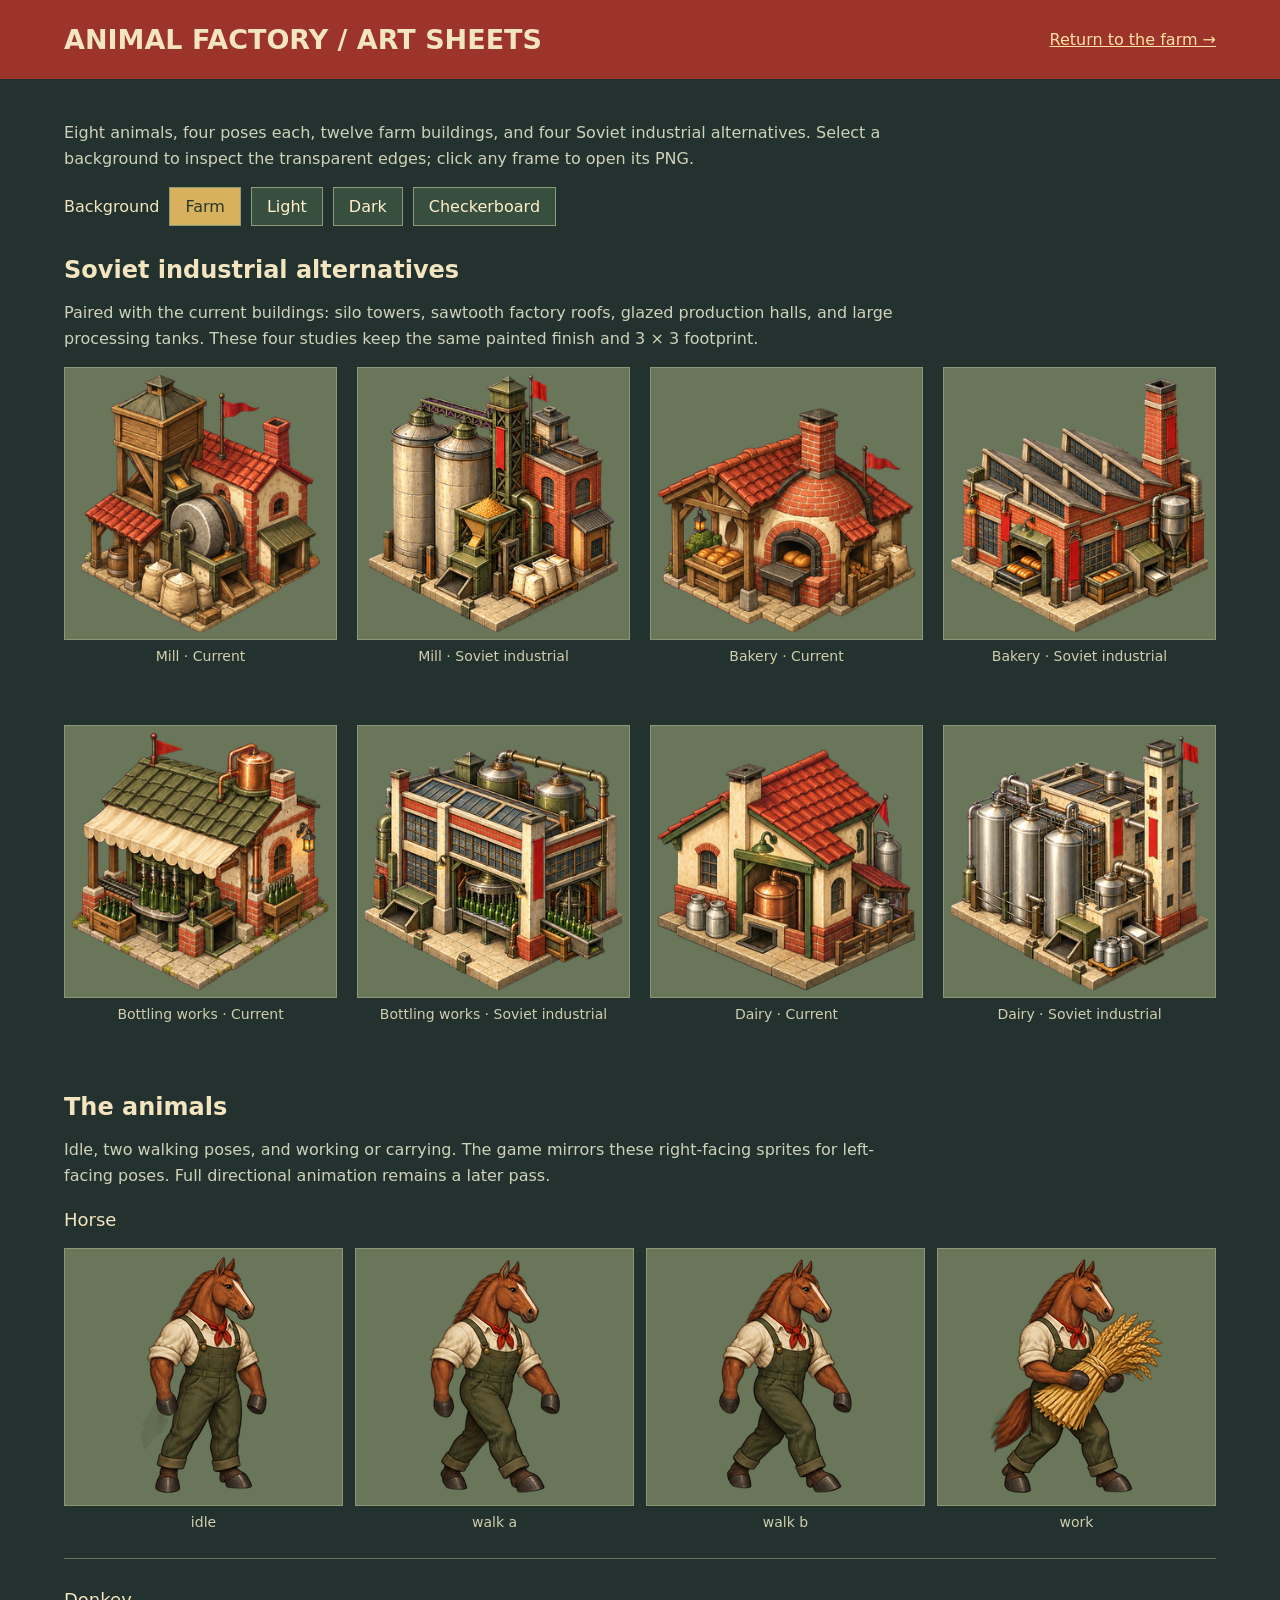
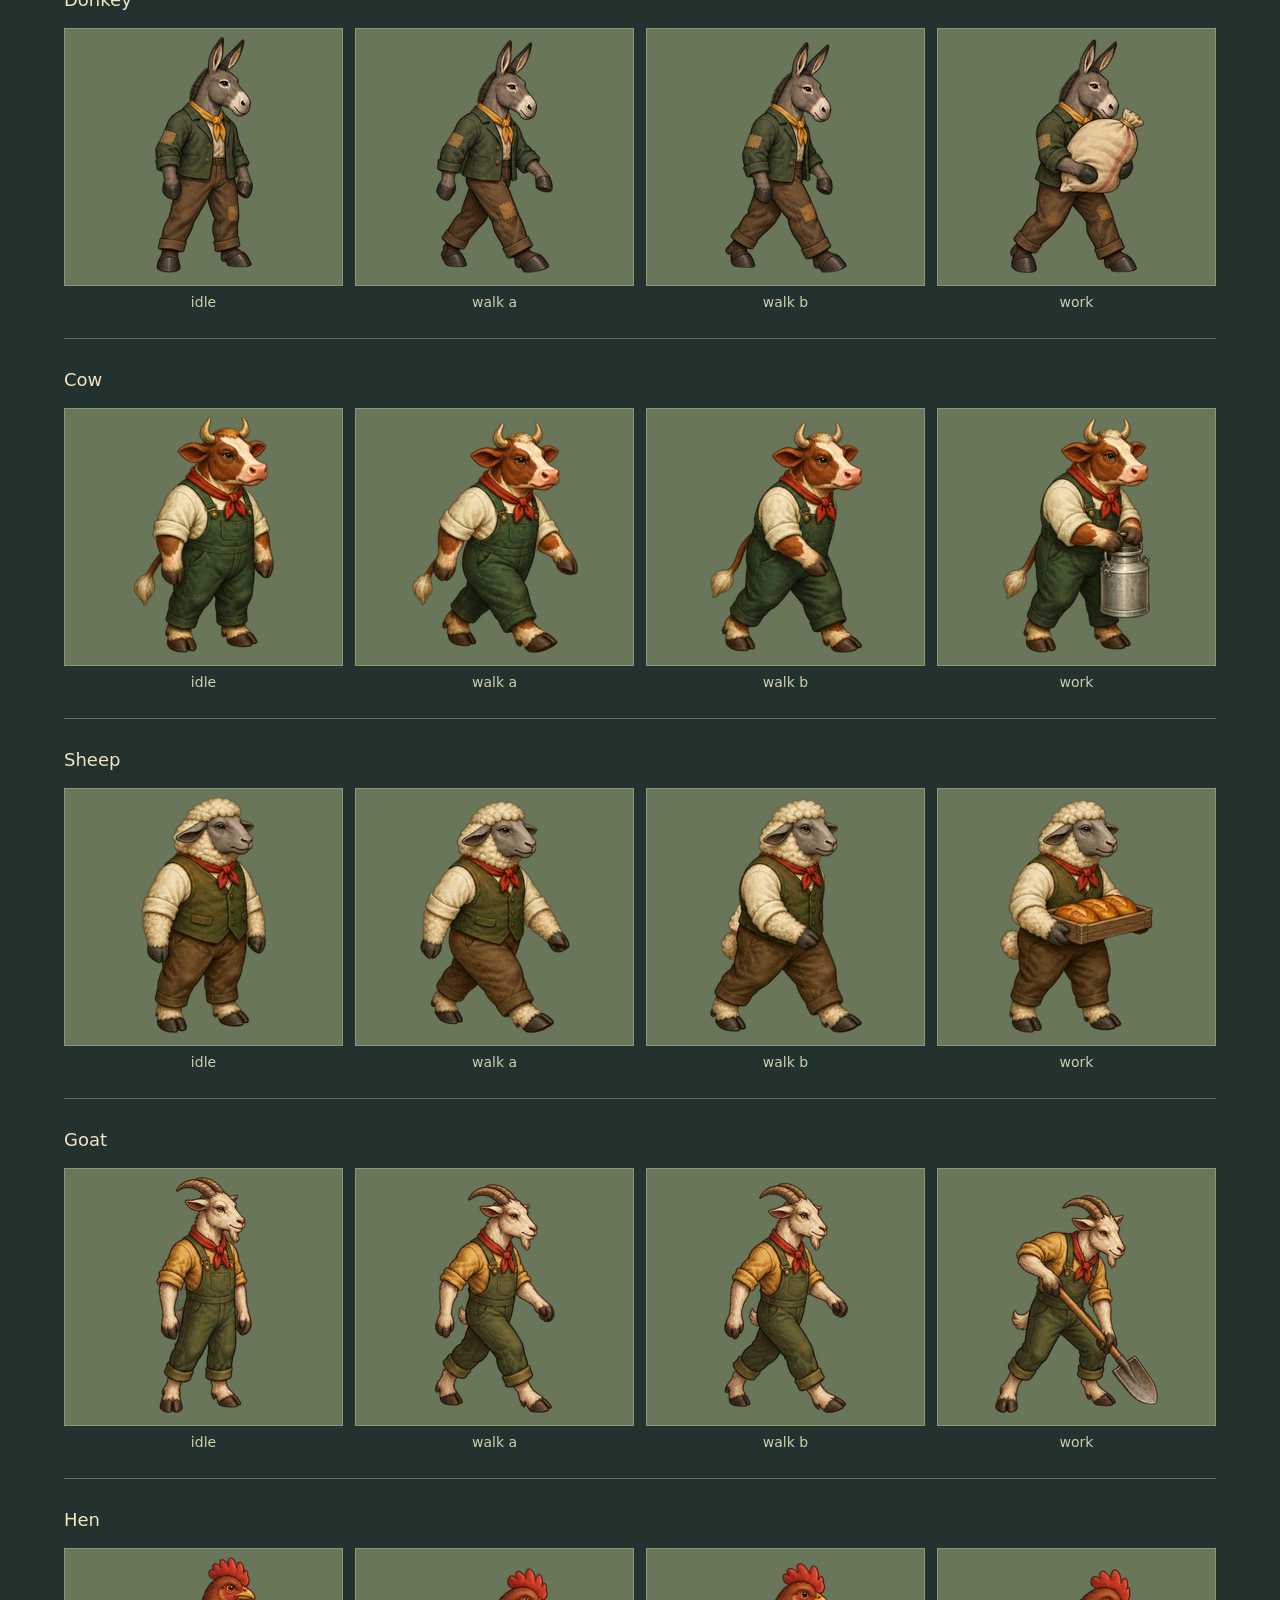
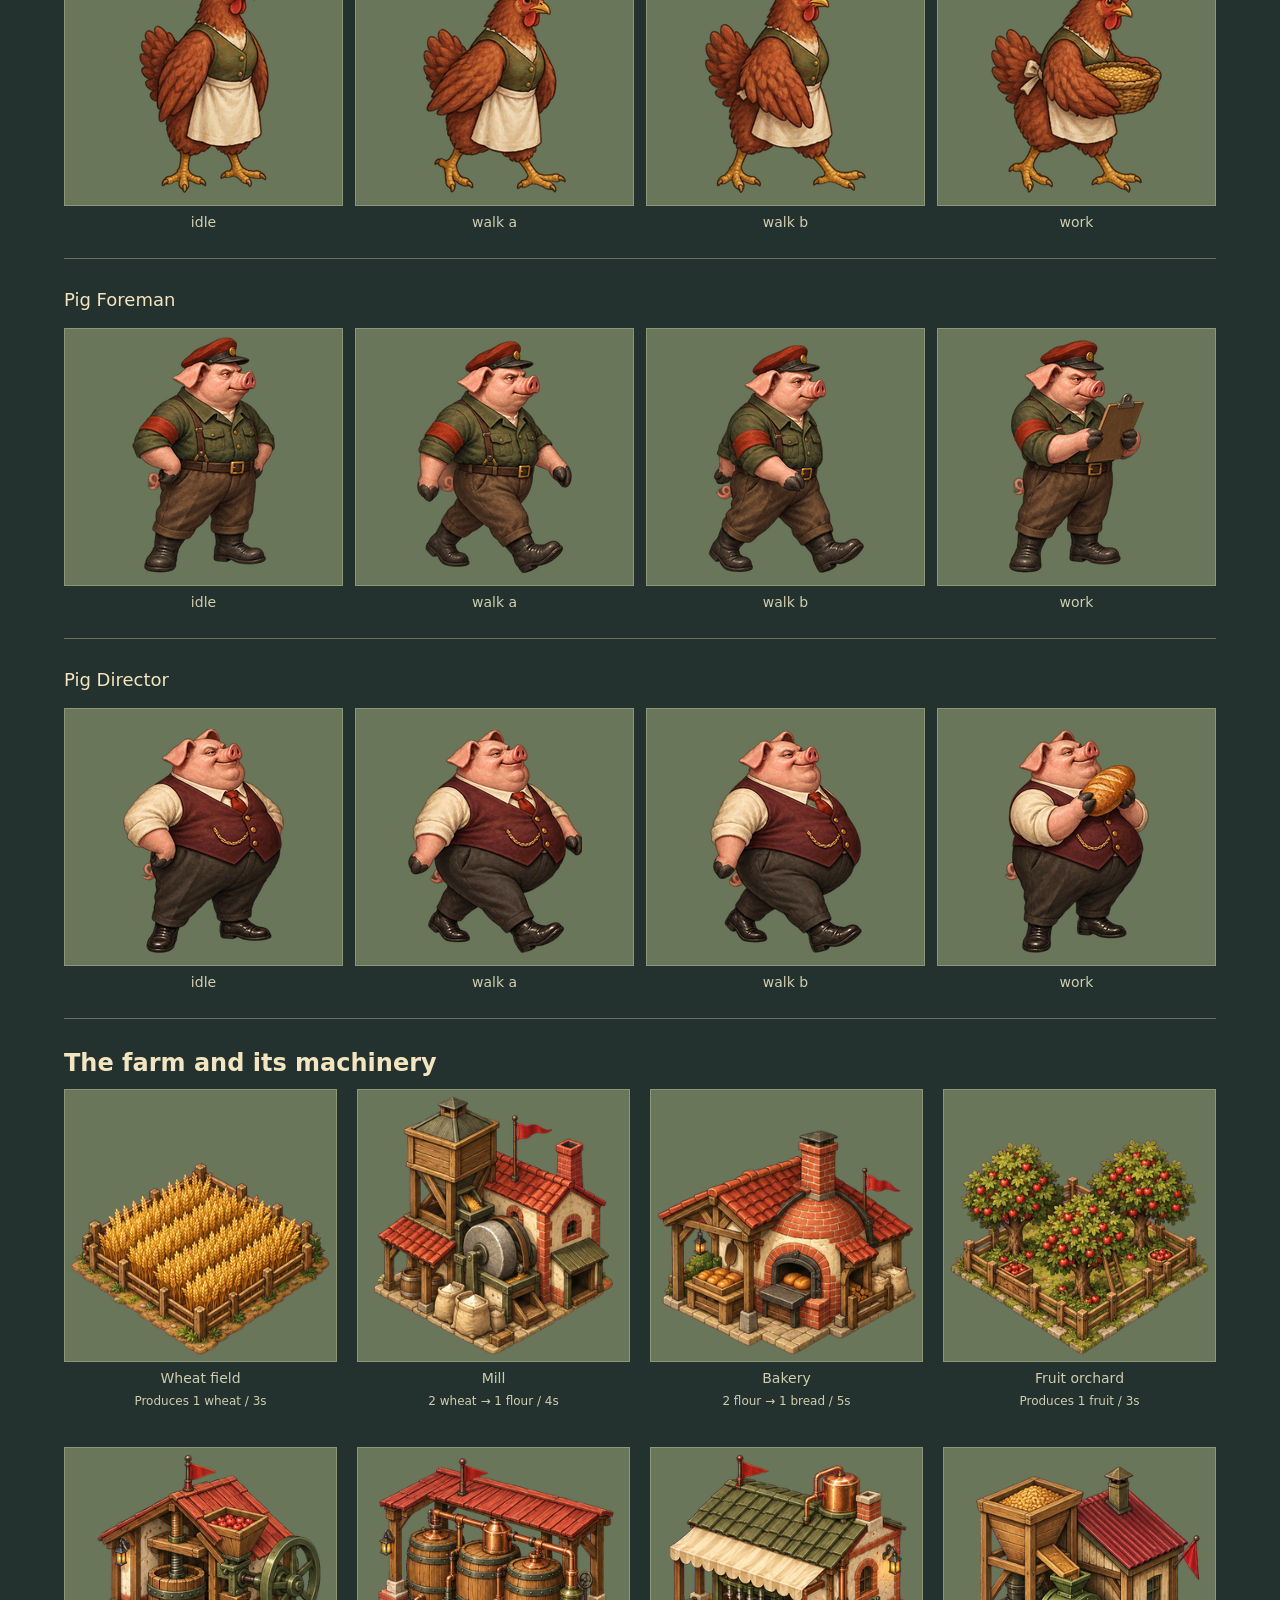
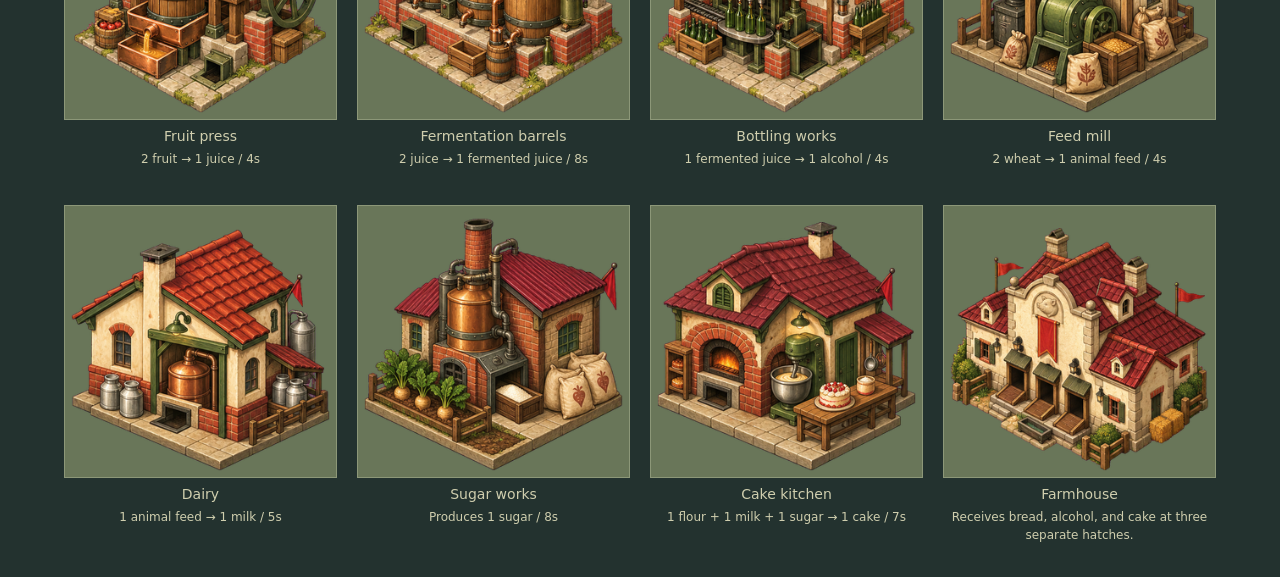
==== sprites.html @ 5d6050ad "Publish Animal Factory browser build" ====
<!doctype html>
<html lang="en"><head><meta charset="utf-8"><meta name="viewport" content="width=device-width,initial-scale=1"><title>Animal Factory — Sprite sheets</title>
<style>
*{box-sizing:border-box}body{margin:0;background:#23322f;color:#f2e5bf;font:16px system-ui,sans-serif}header{background:#9d342b;padding:24px 5vw;display:flex;align-items:center;justify-content:space-between;gap:20px}h1{font-size:27px;margin:0}a{color:#ffe1a3}main{padding:25px 5vw;max-width:1600px;margin:auto}h2{font-size:24px;margin:30px 0 12px}p{max-width:850px;line-height:1.6;color:#ced2b9}.controls{display:flex;gap:10px;align-items:center;flex-wrap:wrap}button{background:#384f3f;color:#fff0cc;border:1px solid #8b9c7b;padding:9px 15px;font:inherit;cursor:pointer}button[aria-pressed=true]{background:#d8b15e;color:#25372c}.row{margin:20px 0 30px;border-bottom:1px solid #66705c;padding-bottom:20px}.row h3{font-size:18px;font-weight:500;text-transform:capitalize}.frames{display:grid;grid-template-columns:repeat(4,minmax(0,1fr));gap:12px}.frame{margin:0;text-align:center}.surface{background:#697659;border:1px solid #8c9778;min-height:200px;display:flex;align-items:end;justify-content:center}.surface img{display:block;max-width:100%;height:256px;object-fit:contain}.frame figcaption{padding:8px;font-size:14px;color:#cfceae}.machines{display:grid;grid-template-columns:repeat(4,minmax(0,1fr));gap:20px}.machines img{height:auto;width:100%}.machines figcaption{min-height:65px}.machines small{display:block;margin-top:6px;font-size:12px;line-height:1.5}[data-bg=light] .surface{background:#f0ead8}[data-bg=dark] .surface{background:#111c1b}[data-bg=grid] .surface{background:repeating-conic-gradient(#bac0b8 0% 25%,#e7e9df 0% 50%) 0 0/24px 24px}@media(max-width:650px){header{display:block}header a{display:block;margin-top:12px}.frames,.machines{grid-template-columns:repeat(2,minmax(0,1fr))}.surface img{height:210px}.machines img{height:auto}.controls{font-size:14px}}
</style></head><body><header><h1>ANIMAL FACTORY / ART SHEETS</h1><a href="index.html">Return to the farm →</a></header><main>
<p>Eight animals, four poses each, twelve farm buildings, and four Soviet industrial alternatives. Select a background to inspect the transparent edges; click any frame to open its PNG.</p>
<div class="controls" role="group" aria-label="Sprite preview background"><span>Background</span><button data-bg="farm" aria-pressed="true">Farm</button><button data-bg="light" aria-pressed="false">Light</button><button data-bg="dark" aria-pressed="false">Dark</button><button data-bg="grid" aria-pressed="false">Checkerboard</button></div>
<h2 id="industrial">Soviet industrial alternatives</h2><p>Paired with the current buildings: silo towers, sawtooth factory roofs, glazed production halls, and large processing tanks. These four studies keep the same painted finish and 3 × 3 footprint.</p><div id="industrial-machines" class="machines"></div>
<h2>The animals</h2><p>Idle, two walking poses, and working or carrying. The game mirrors these right-facing sprites for left-facing poses. Full directional animation remains a later pass.</p><div id="characters"></div>
<h2>The farm and its machinery</h2><div id="machines" class="machines"></div></main><script type="module">
import {TYPES,recipeText} from './engine.js';
const names=['horse','donkey','cow','sheep','goat','hen','pig-foreman','pig-director'];
const poses=['idle','walk-a','walk-b','work'];
function figure(src,label){const f=document.createElement('figure');f.className='frame';const a=document.createElement('a');a.className='surface';a.href=src;a.target='_blank';const img=document.createElement('img');img.src=src;img.alt=label;img.loading='lazy';a.append(img);const caption=document.createElement('figcaption');caption.textContent=label;f.append(a,caption);return f;}
for(const type of ['mill','bakery','bottler','dairy']){const grid=document.querySelector('#industrial-machines');grid.append(figure(`assets/machines/${type}.png`,`${TYPES[type].name} · Current`),figure(`assets/machines/industrial/${type}.png`,`${TYPES[type].name} · Soviet industrial`));}
for(const name of names){const row=document.createElement('section');row.className='row';const h=document.createElement('h3');h.textContent=name.replaceAll('-',' ');const frames=document.createElement('div');frames.className='frames';for(const pose of poses)frames.append(figure(`assets/characters/${name}-${pose}.png`,pose.replaceAll('-',' ')));row.append(h,frames);document.querySelector('#characters').append(row);}
for(const[type,t]of Object.entries(TYPES)){const f=figure(`assets/machines/${type}.png`,t.name),desc=document.createElement('small');desc.textContent=recipeText(type);f.querySelector('figcaption').append(desc);document.querySelector('#machines').append(f);}
document.querySelectorAll('button[data-bg]').forEach(b=>b.onclick=()=>{document.body.dataset.bg=b.dataset.bg;document.querySelectorAll('button[data-bg]').forEach(other=>other.setAttribute('aria-pressed',other===b));});
</script></body></html>
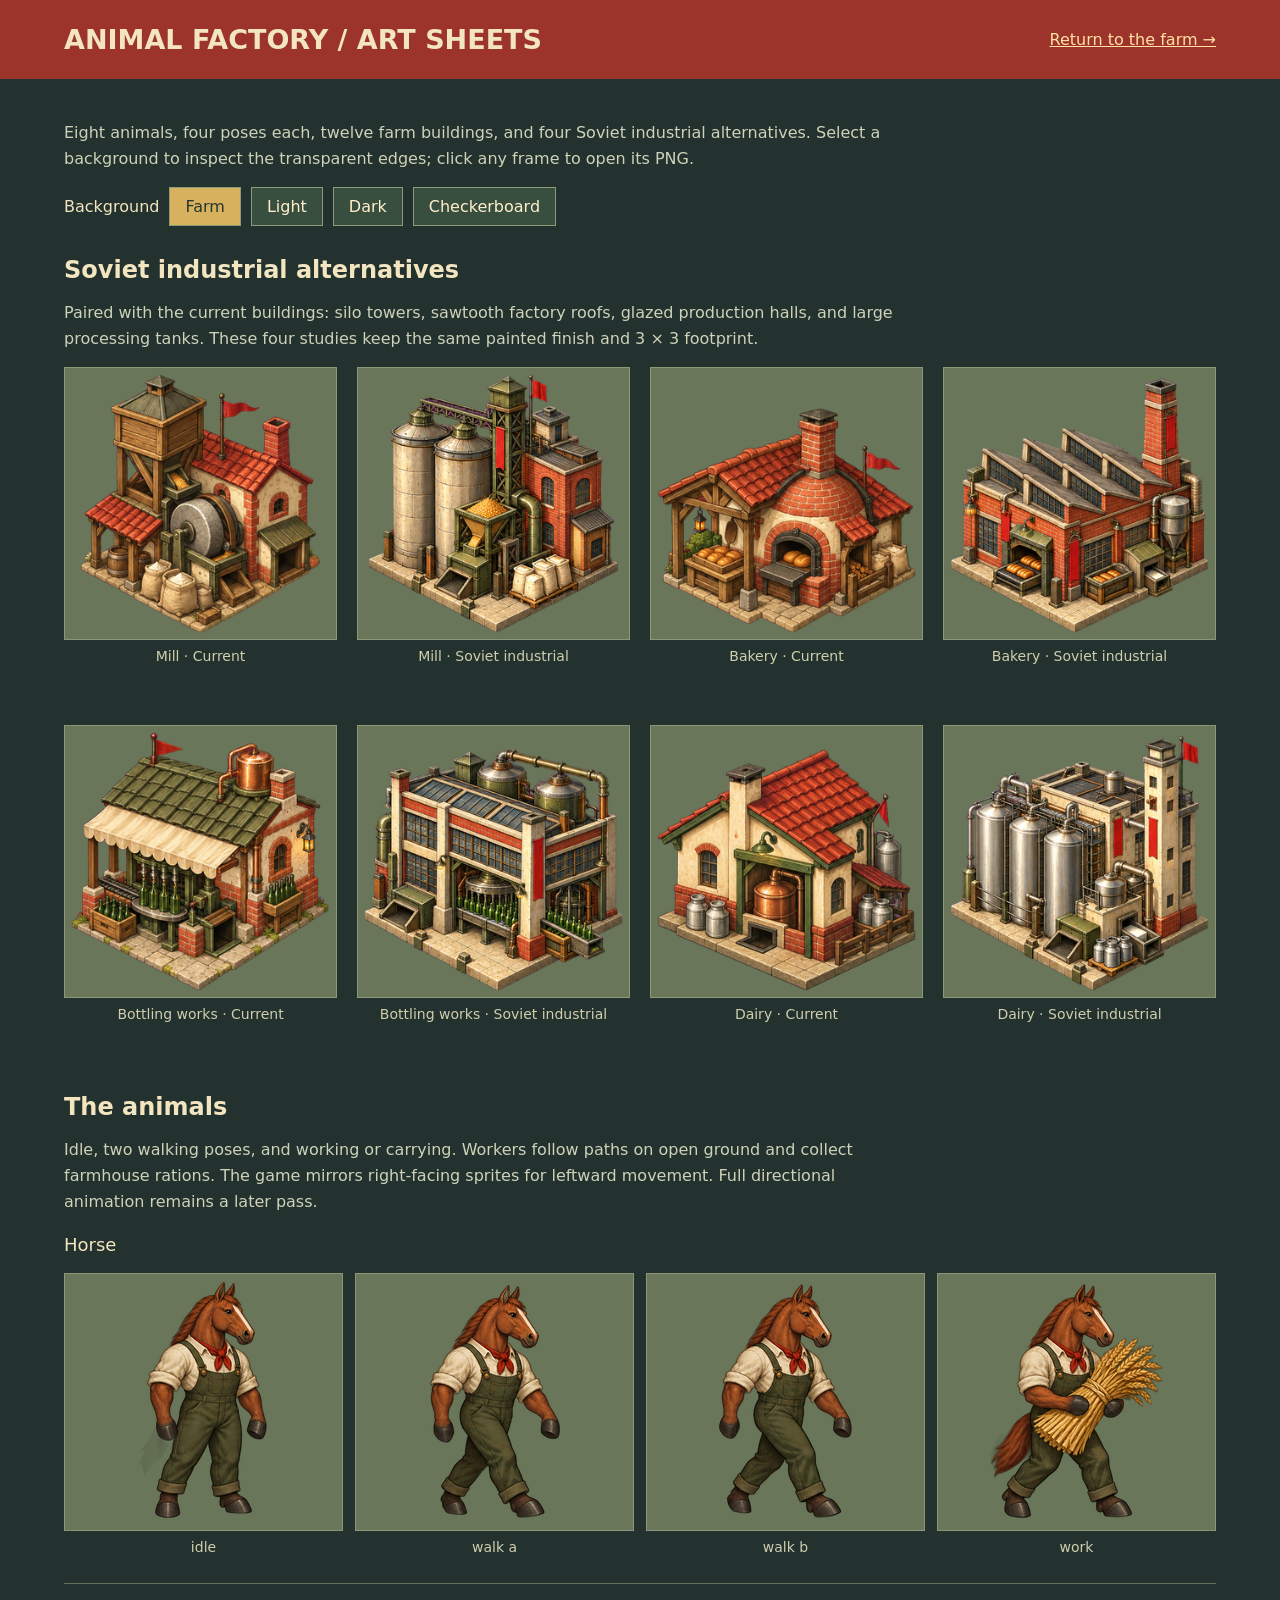
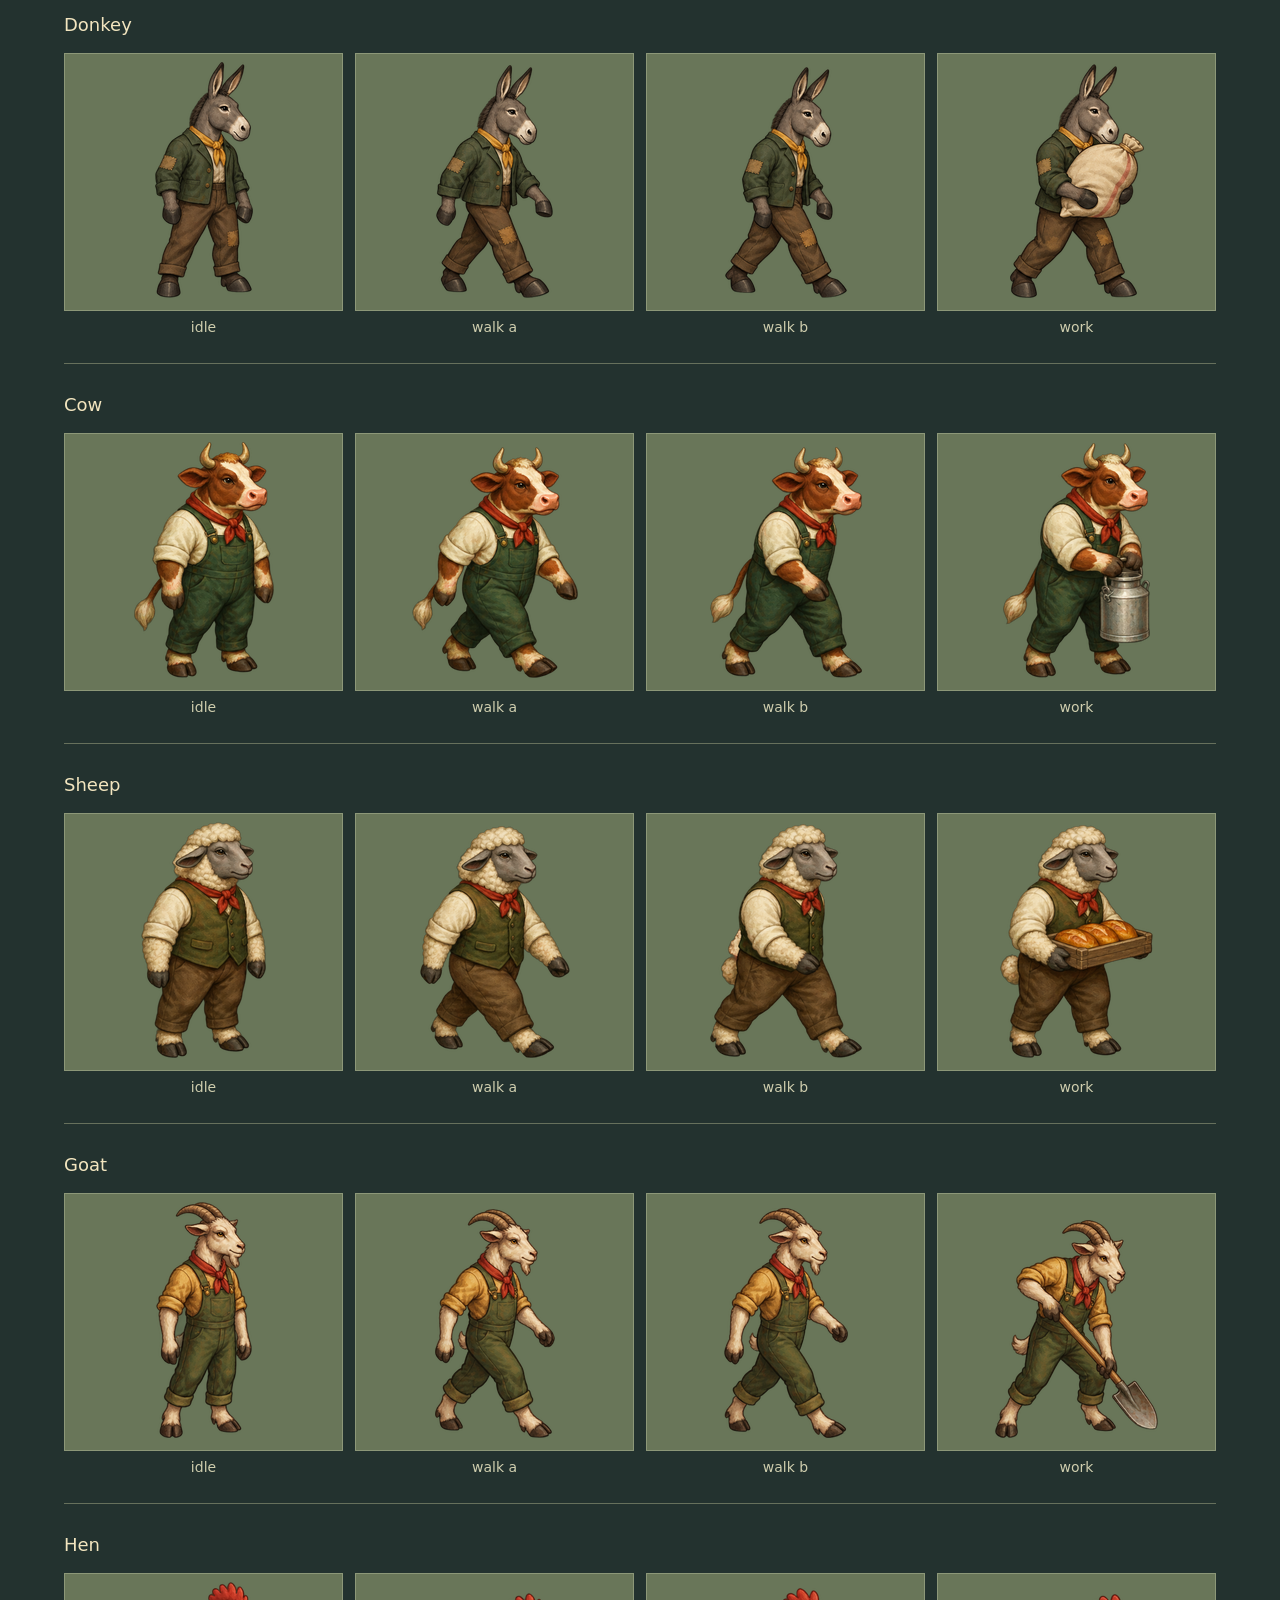
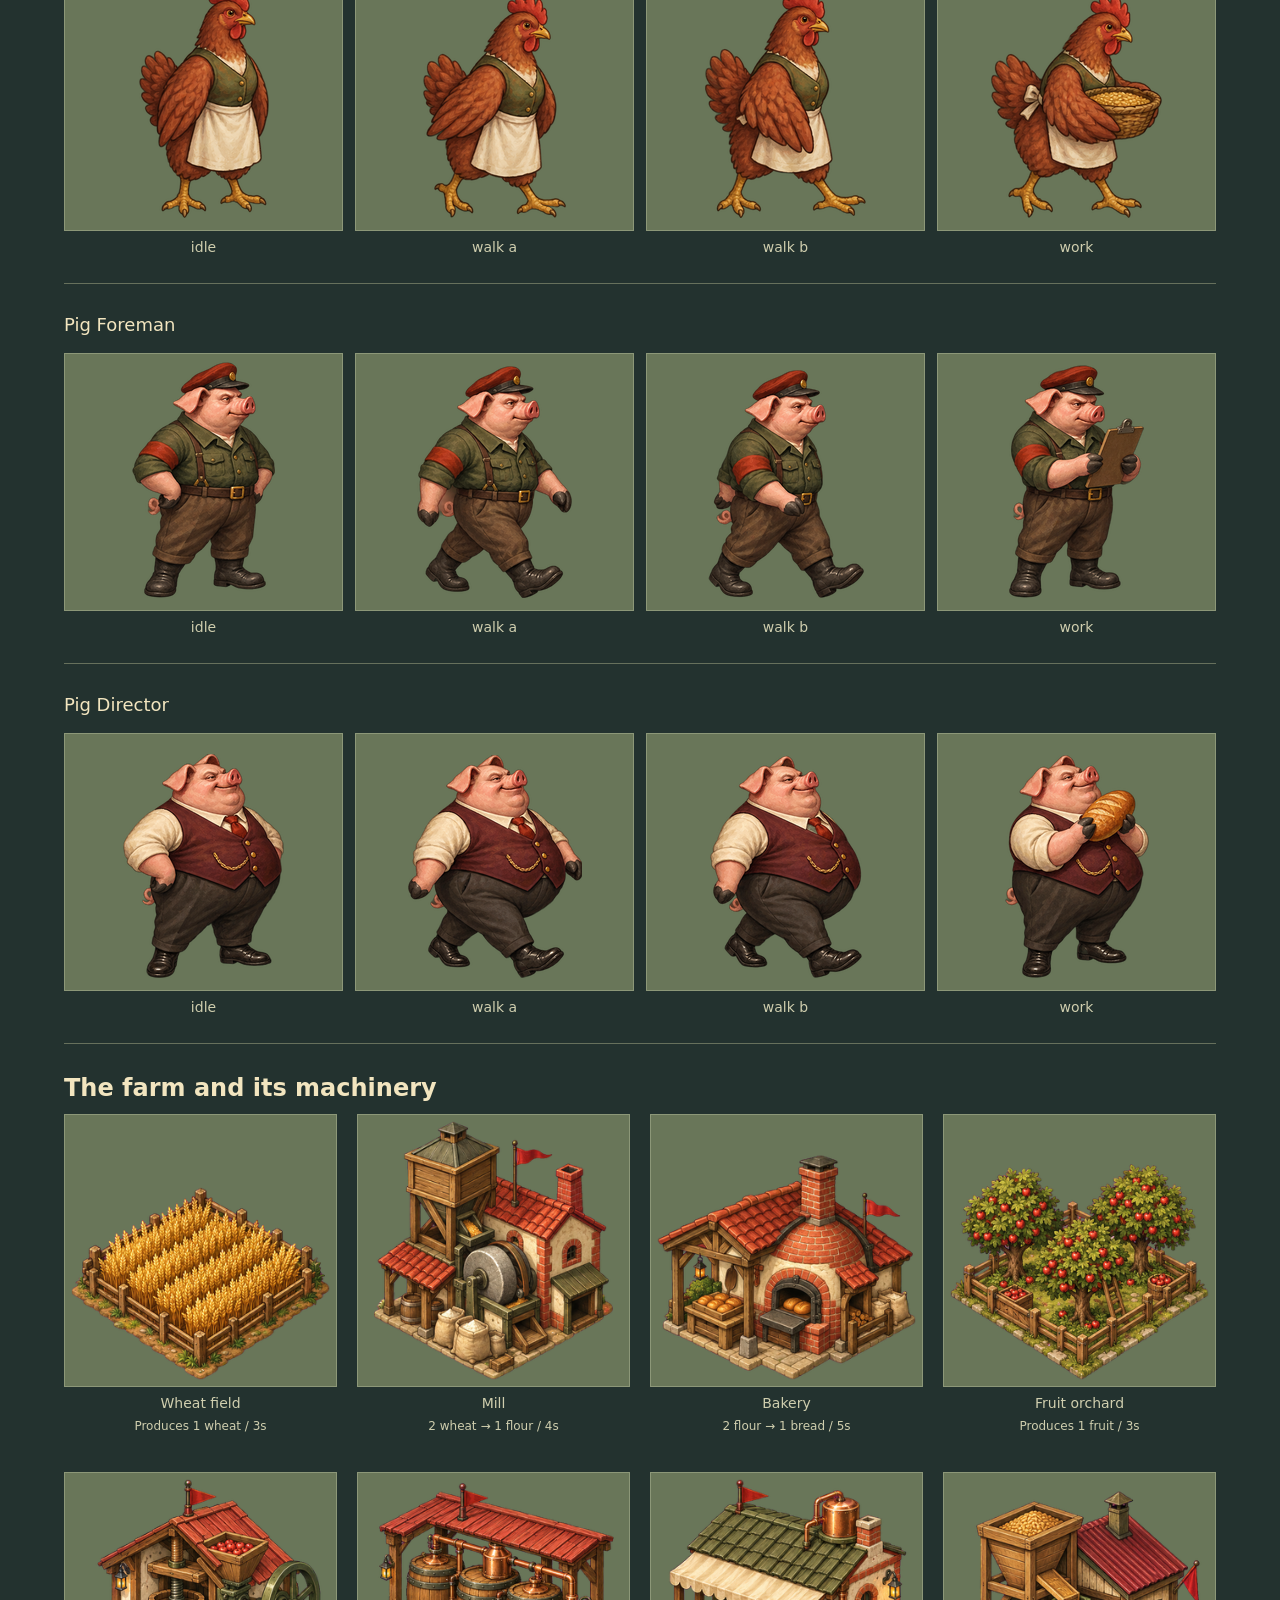
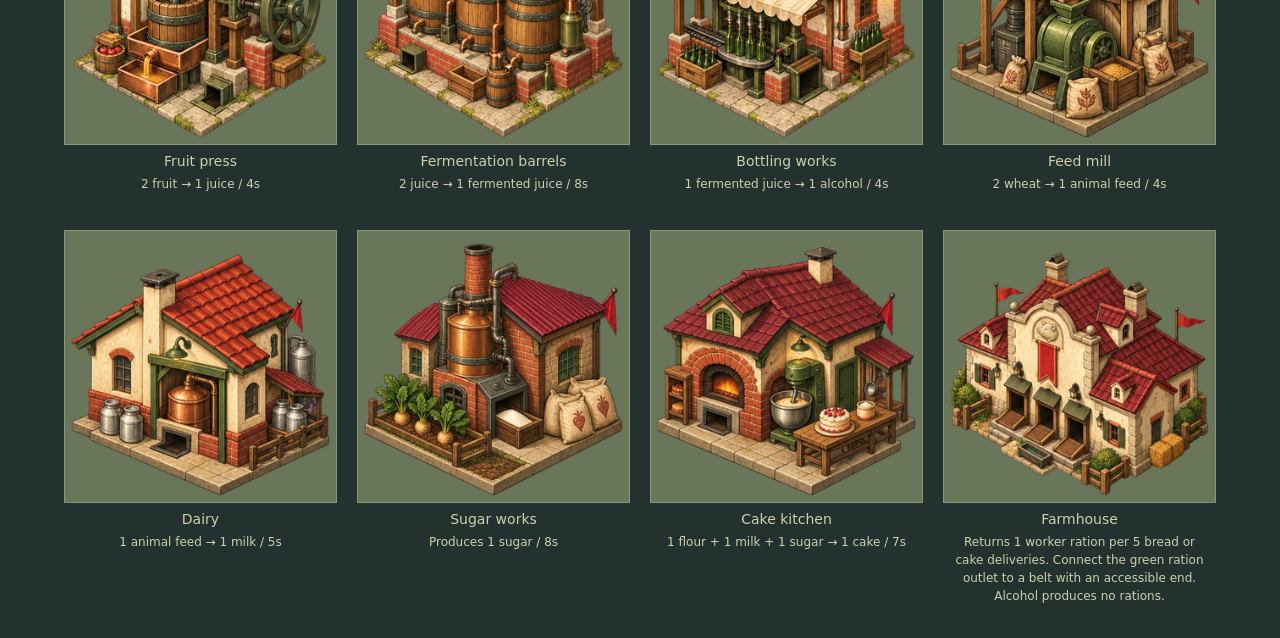
==== commit 261e3085: "Publish isometric farm, walking animals, and worker ration outlet" ====
--- a/sprites.html
+++ b/sprites.html
@@ -6,7 +6,7 @@
 <p>Eight animals, four poses each, twelve farm buildings, and four Soviet industrial alternatives. Select a background to inspect the transparent edges; click any frame to open its PNG.</p>
 <div class="controls" role="group" aria-label="Sprite preview background"><span>Background</span><button data-bg="farm" aria-pressed="true">Farm</button><button data-bg="light" aria-pressed="false">Light</button><button data-bg="dark" aria-pressed="false">Dark</button><button data-bg="grid" aria-pressed="false">Checkerboard</button></div>
 <h2 id="industrial">Soviet industrial alternatives</h2><p>Paired with the current buildings: silo towers, sawtooth factory roofs, glazed production halls, and large processing tanks. These four studies keep the same painted finish and 3 × 3 footprint.</p><div id="industrial-machines" class="machines"></div>
-<h2>The animals</h2><p>Idle, two walking poses, and working or carrying. The game mirrors these right-facing sprites for left-facing poses. Full directional animation remains a later pass.</p><div id="characters"></div>
+<h2>The animals</h2><p>Idle, two walking poses, and working or carrying. Workers follow paths on open ground and collect farmhouse rations. The game mirrors right-facing sprites for leftward movement. Full directional animation remains a later pass.</p><div id="characters"></div>
 <h2>The farm and its machinery</h2><div id="machines" class="machines"></div></main><script type="module">
 import {TYPES,recipeText} from './engine.js';
 const names=['horse','donkey','cow','sheep','goat','hen','pig-foreman','pig-director'];
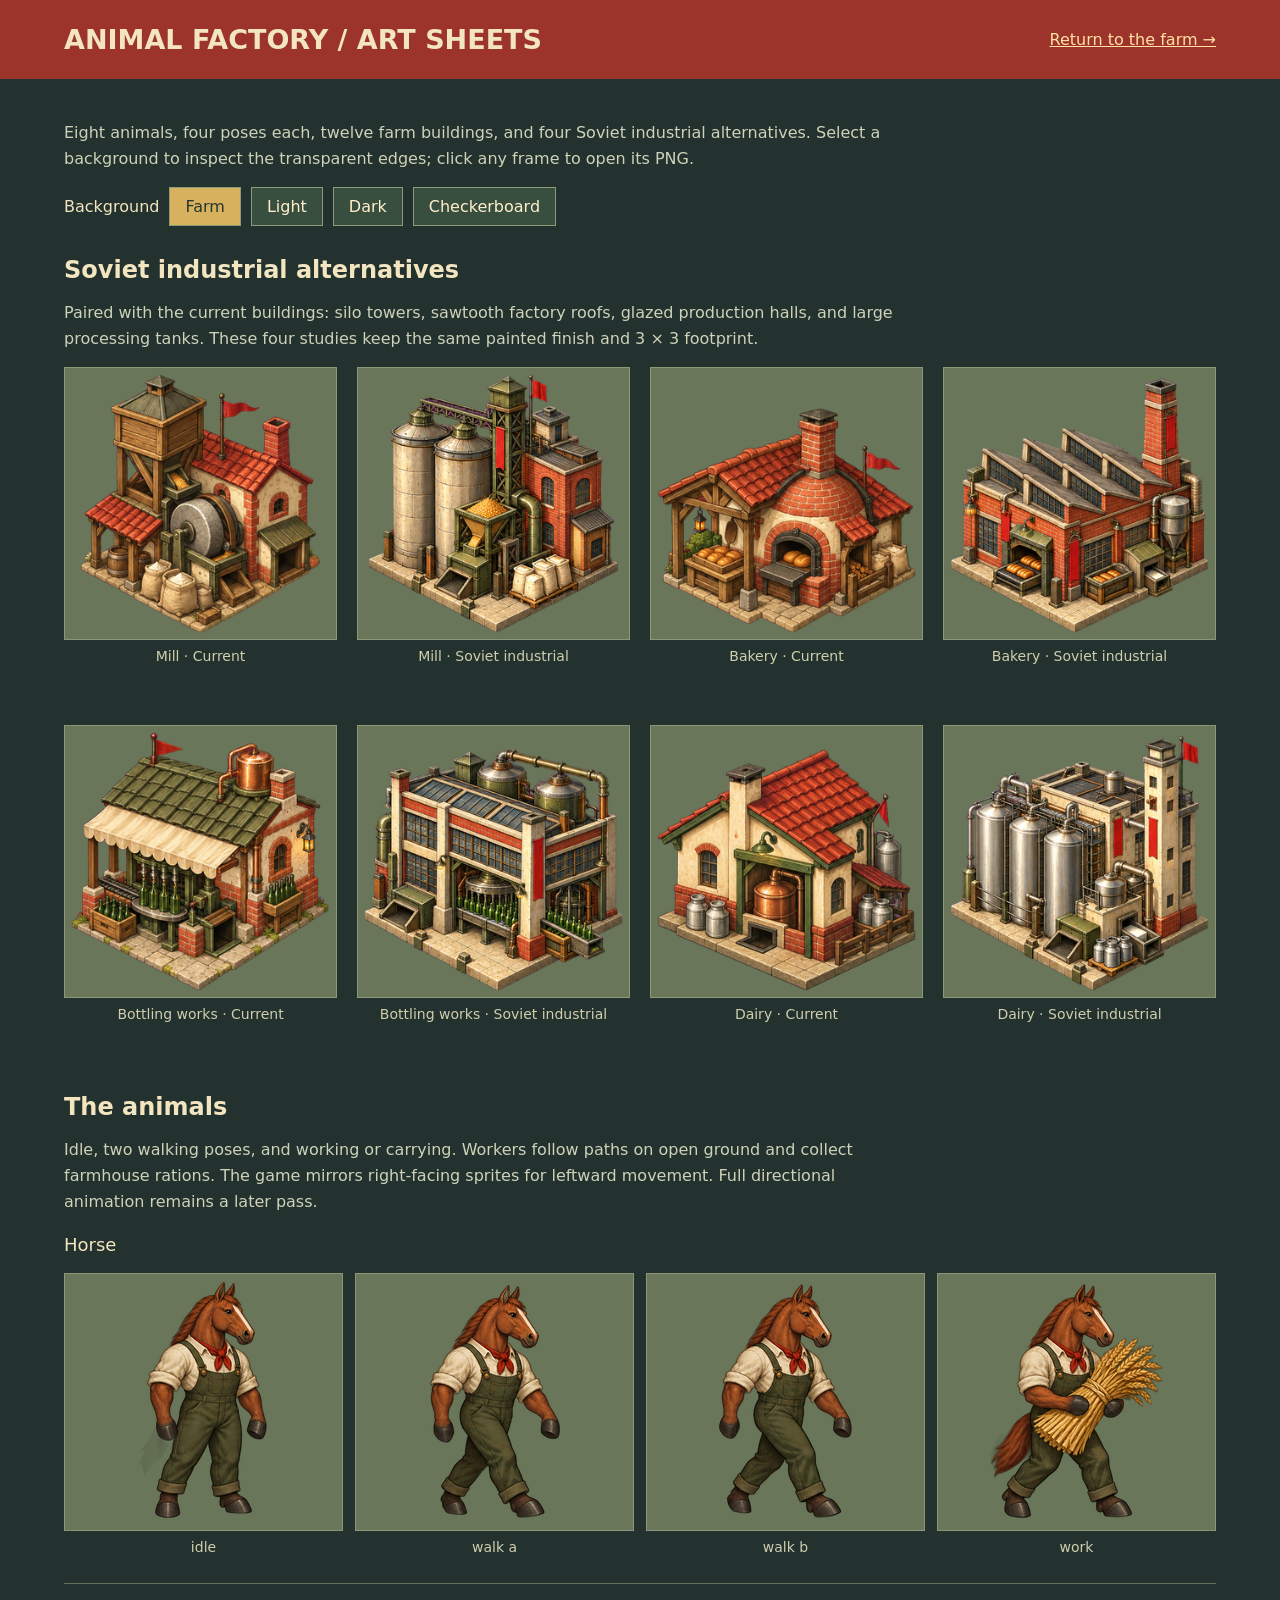
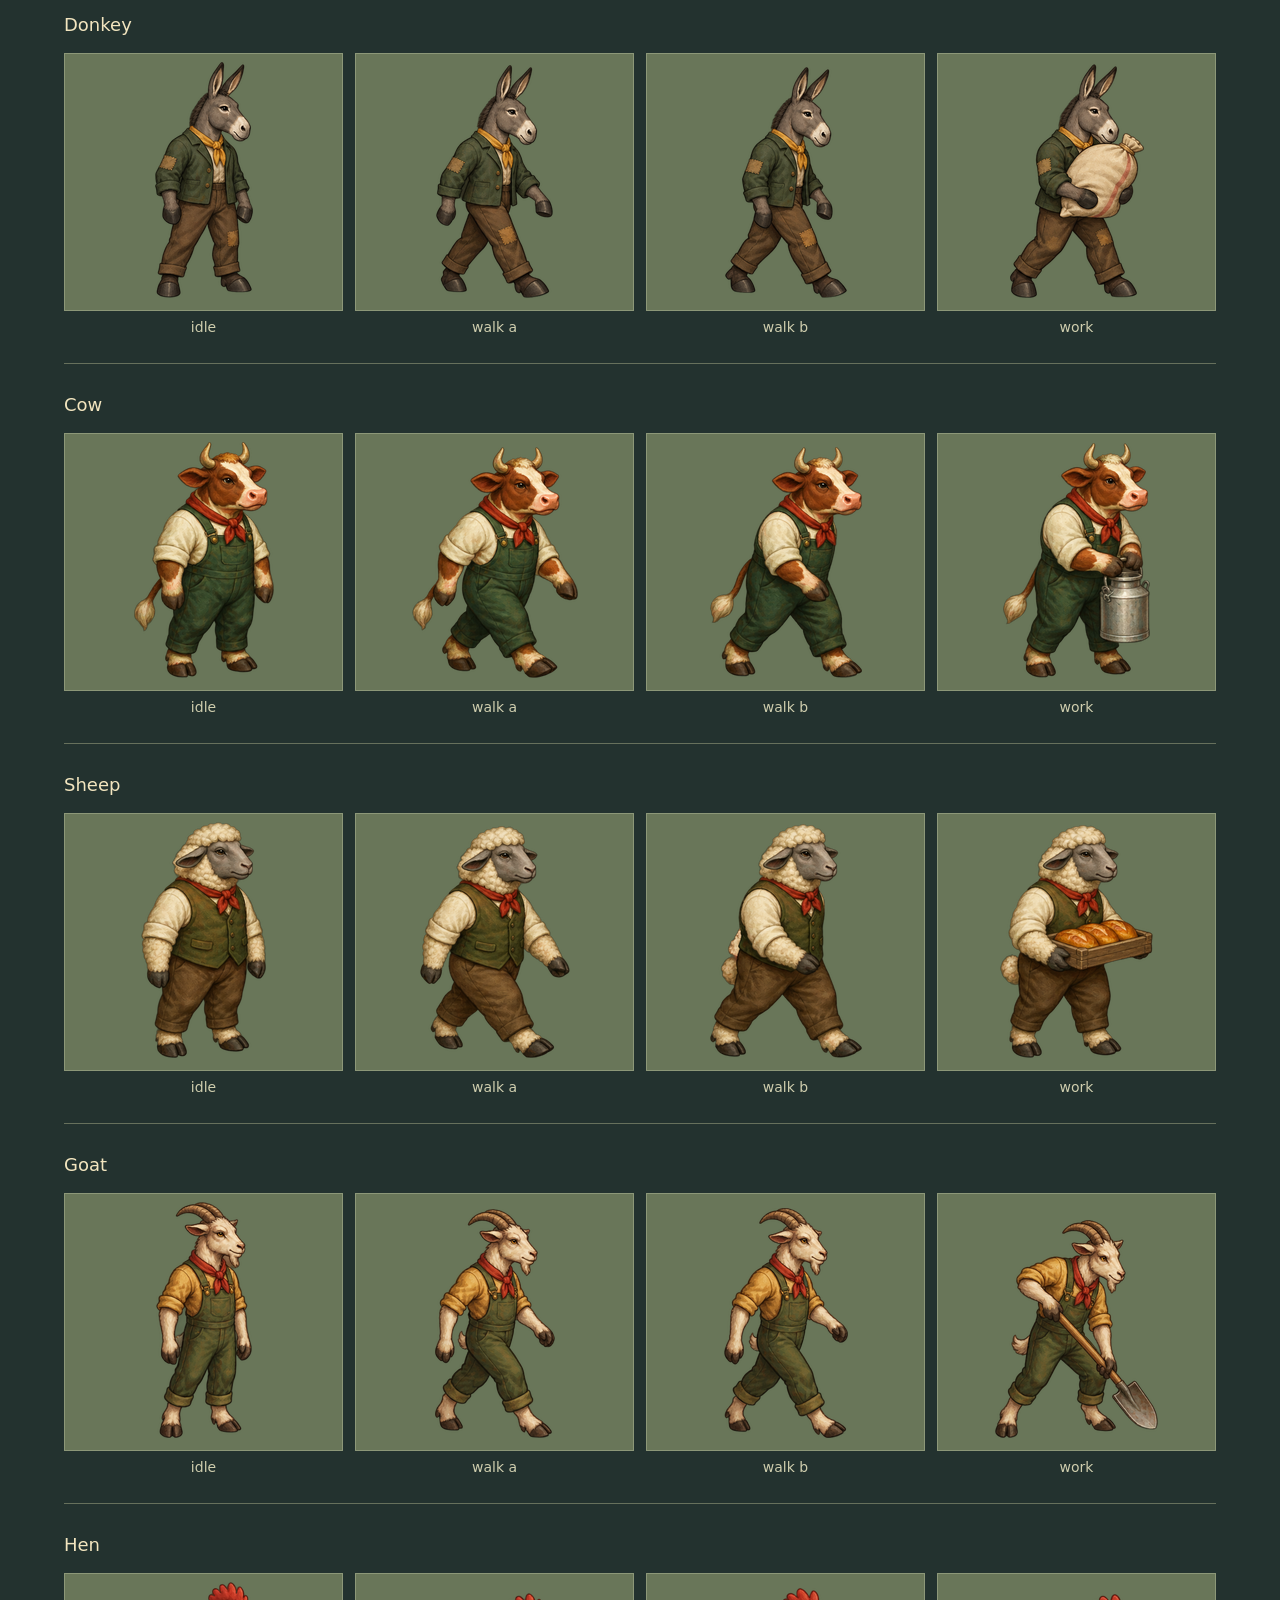
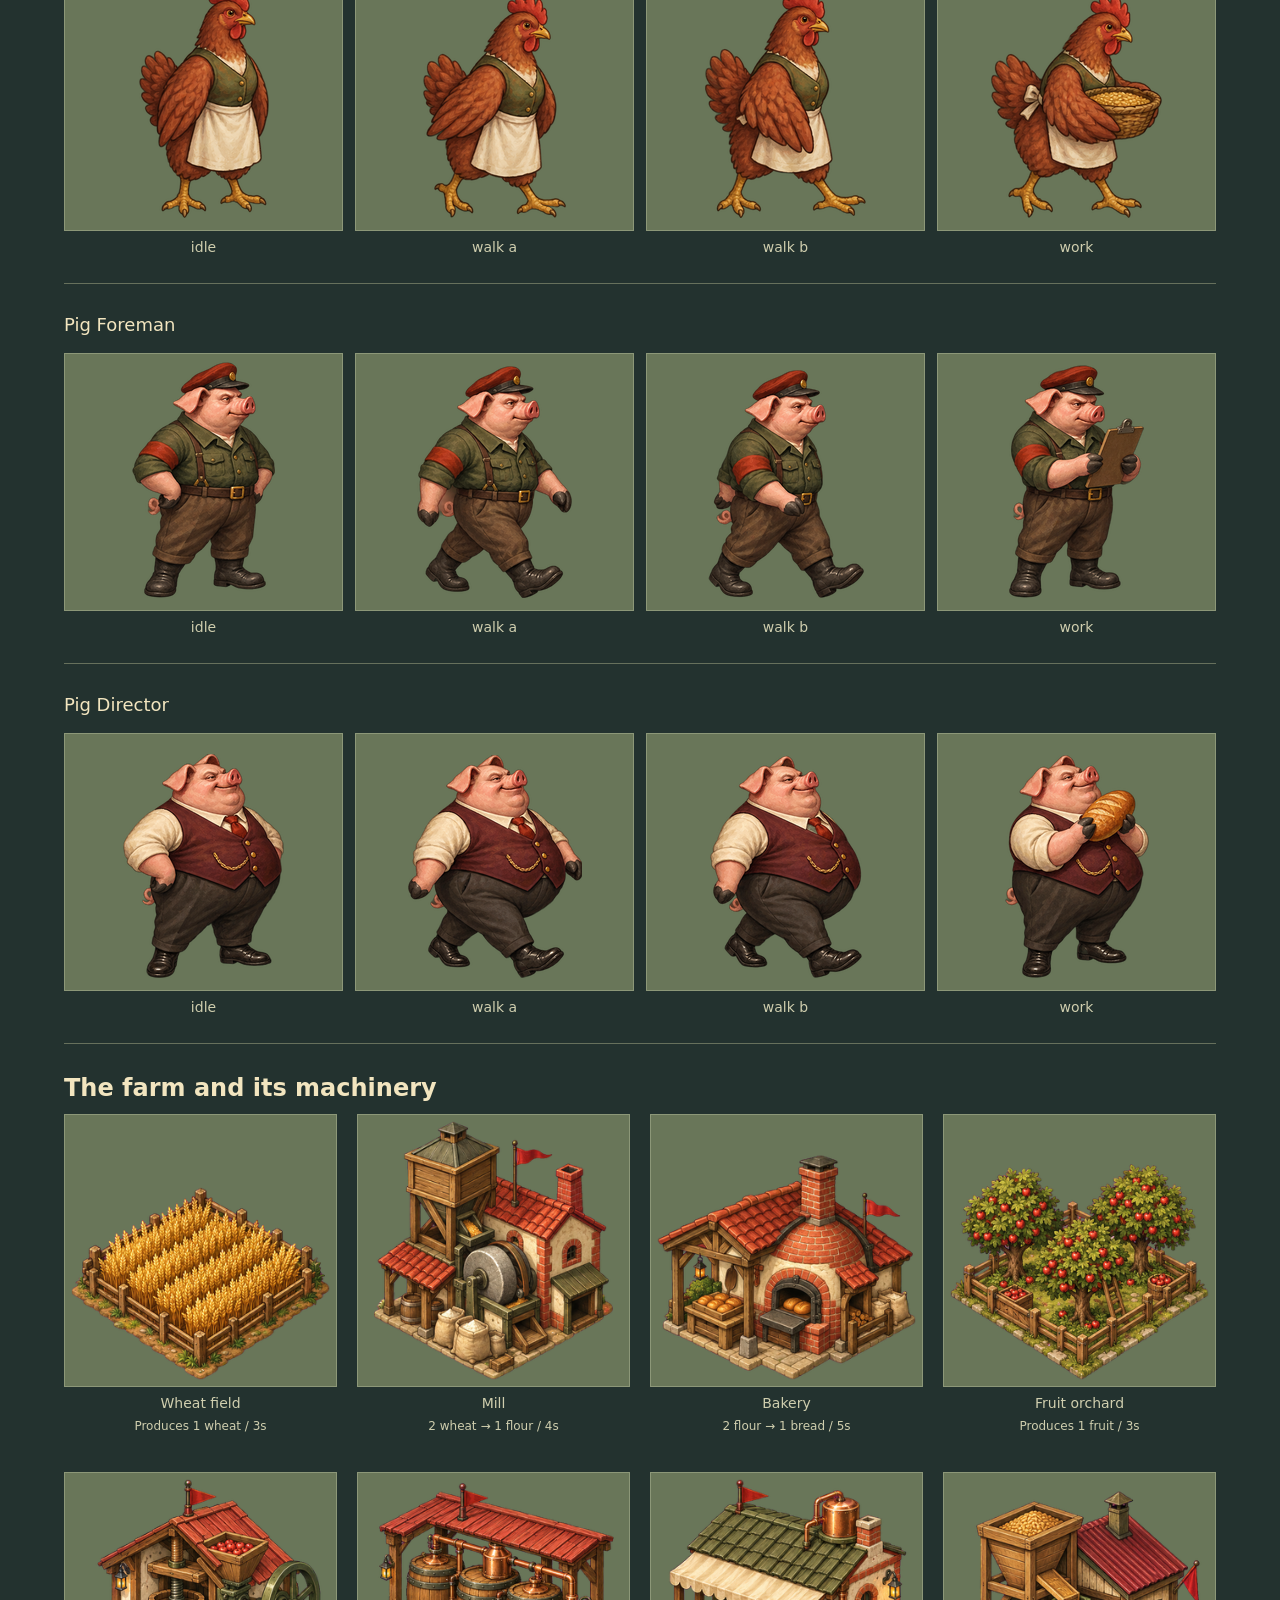
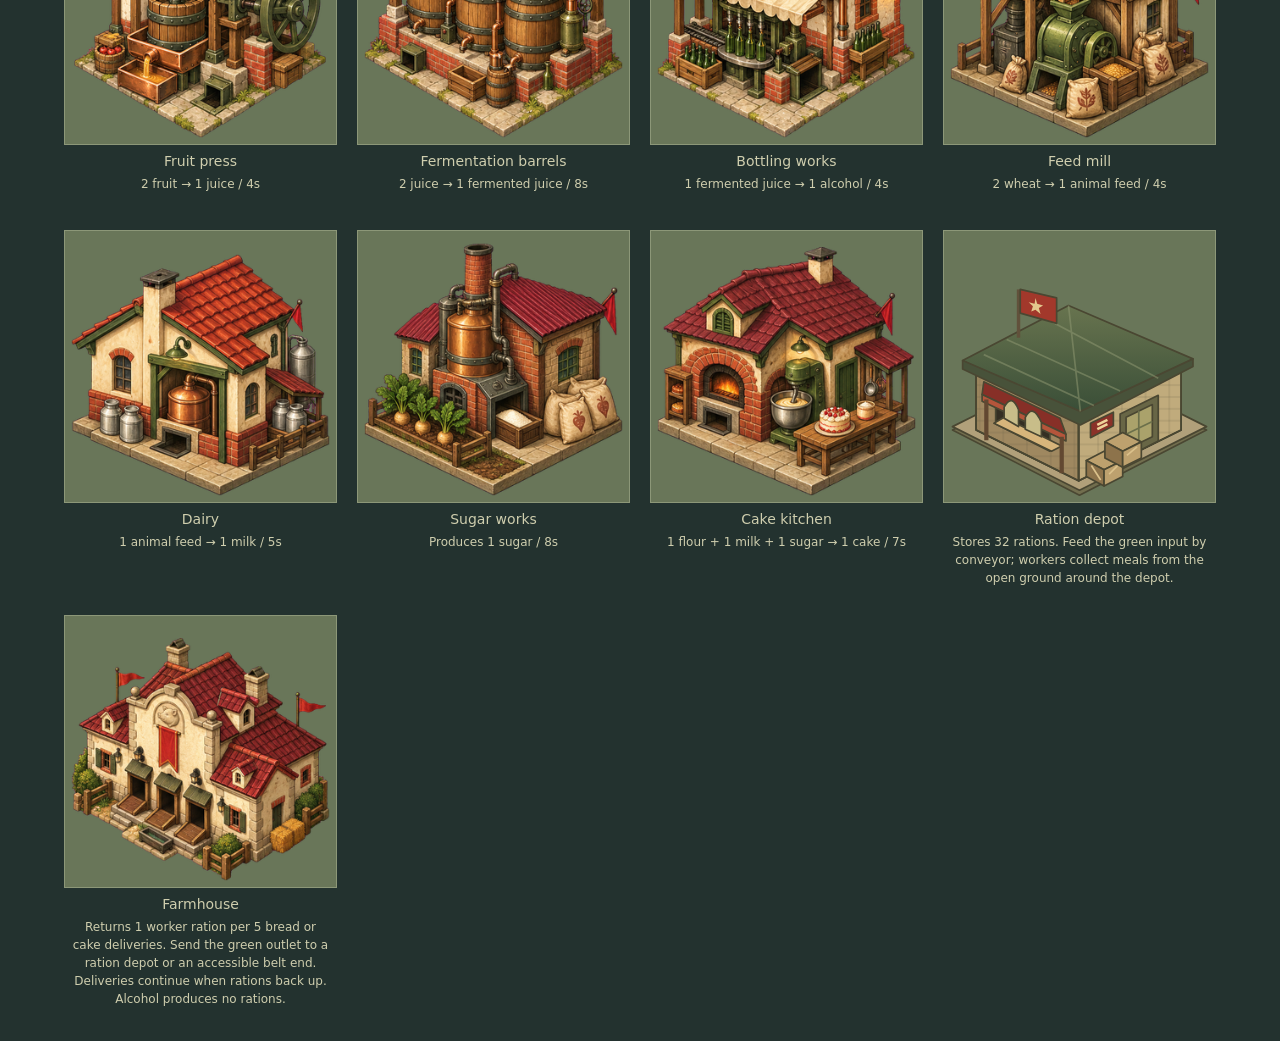
==== commit d27683a5: "Publish ration depots and unblock farmhouse deliveries" ====
--- a/sprites.html
+++ b/sprites.html
@@ -14,6 +14,6 @@
 function figure(src,label){const f=document.createElement('figure');f.className='frame';const a=document.createElement('a');a.className='surface';a.href=src;a.target='_blank';const img=document.createElement('img');img.src=src;img.alt=label;img.loading='lazy';a.append(img);const caption=document.createElement('figcaption');caption.textContent=label;f.append(a,caption);return f;}
 for(const type of ['mill','bakery','bottler','dairy']){const grid=document.querySelector('#industrial-machines');grid.append(figure(`assets/machines/${type}.png`,`${TYPES[type].name} · Current`),figure(`assets/machines/industrial/${type}.png`,`${TYPES[type].name} · Soviet industrial`));}
 for(const name of names){const row=document.createElement('section');row.className='row';const h=document.createElement('h3');h.textContent=name.replaceAll('-',' ');const frames=document.createElement('div');frames.className='frames';for(const pose of poses)frames.append(figure(`assets/characters/${name}-${pose}.png`,pose.replaceAll('-',' ')));row.append(h,frames);document.querySelector('#characters').append(row);}
-for(const[type,t]of Object.entries(TYPES)){const f=figure(`assets/machines/${type}.png`,t.name),desc=document.createElement('small');desc.textContent=recipeText(type);f.querySelector('figcaption').append(desc);document.querySelector('#machines').append(f);}
+for(const[type,t]of Object.entries(TYPES)){const f=figure(`assets/machines/${t.sprite||type+'.png'}`,t.name),desc=document.createElement('small');desc.textContent=recipeText(type);f.querySelector('figcaption').append(desc);document.querySelector('#machines').append(f);}
 document.querySelectorAll('button[data-bg]').forEach(b=>b.onclick=()=>{document.body.dataset.bg=b.dataset.bg;document.querySelectorAll('button[data-bg]').forEach(other=>other.setAttribute('aria-pressed',other===b));});
 </script></body></html>
